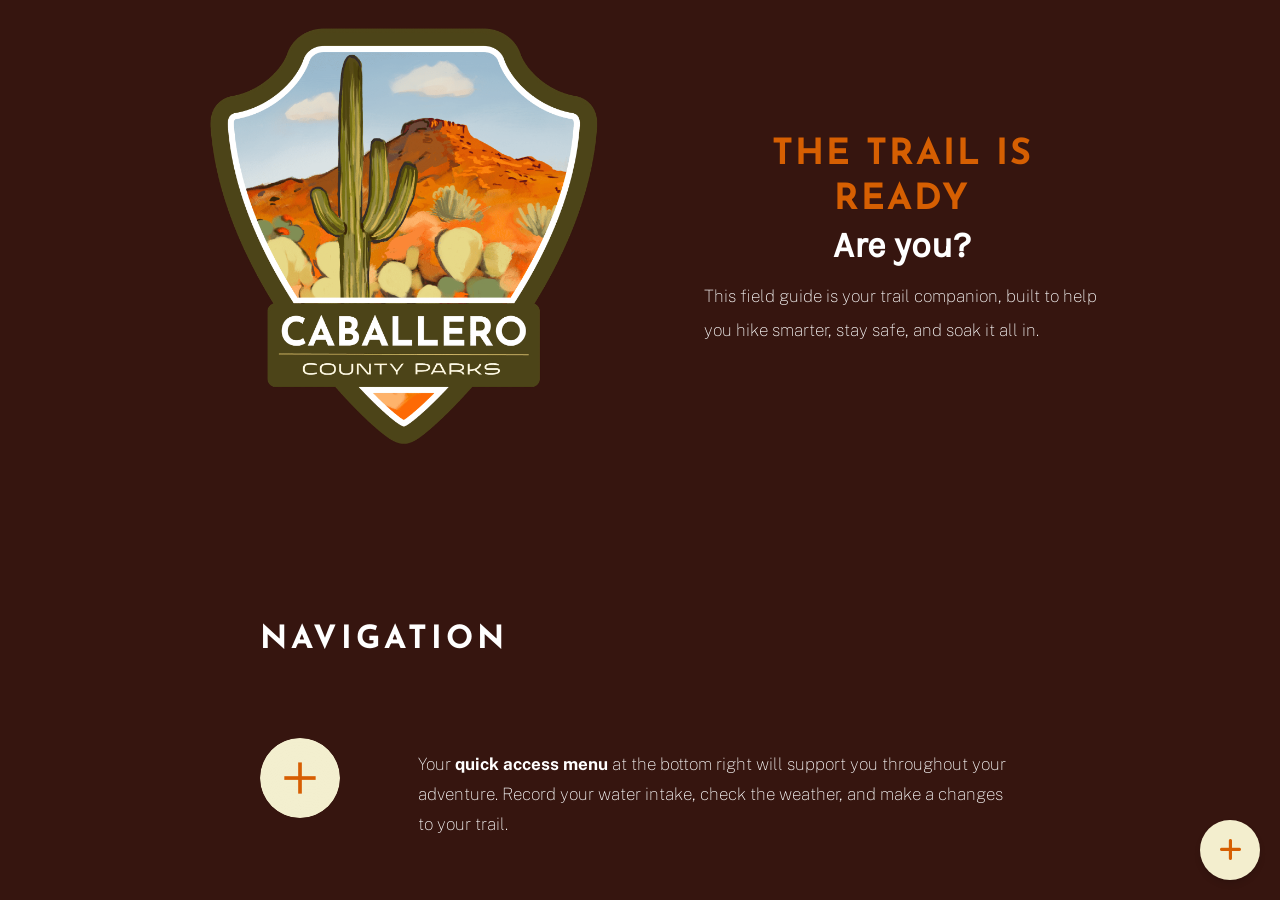
==== index.html @ d8e5dcec "First upload" ====
<!DOCTYPE html>
<html lang="en" class="">
  <head>
    <meta http-equiv="X-UA-Compatible" content="IE=edge,chrome=1">
    <meta name="viewport" content="width=device-width, initial-scale=1">
    <meta charset="utf-8">

    <title>Trail Field Guide</title>

    <link type="text/css" rel="stylesheet" href="lib/icomoon.css">
    <script type="text/javascript" src="lib/player-0.0.11.min.js"></script>
    <script type="text/javascript" src="lib/lzwcompress.js"></script>

    <!-- Resize Hack -->
    <script type="text/javascript">
      window.resizeTo(screen.width, screen.height);
    </script>
    

    <script id="__ENTRY__" type="application/json">
      {".js":["rise/560677ce.js"],".css":["sandbox/4adfab46.css"]}
    </script>

    <script id="__REMOTE_ENTRIES__" type="application/json">
      {"mondrian":{".js":["mondrian/entry.js"]}}
    </script>

    <script>
      (function() {
        const jsonp = {}

        function loadModule(manifest) {
          const p = []

          if (manifest['.css'] != null) {
            for (var idx = 0; idx < manifest['.css'].length; idx++) {
              p.push(new Promise((resolve, reject) => {
                var link = document.createElement('link')
                link.onload = resolve
                link.onerror = reject
                link.rel = 'stylesheet'
                link.href = 'lib/' + manifest['.css'][idx]
                document.body.appendChild(link)
              }))
            }
          }

          if (manifest['.js'] != null) {
            for (var idx = 0; idx < manifest['.js'].length; idx++) {
              p.push(new Promise((resolve, reject) => {
                var script = document.createElement('script')
                script.onload = resolve
                script.onerror = reject
                script.src = 'lib/' + manifest['.js'][idx]
                document.body.appendChild(script)
              }))
            }
          }

          return Promise.all(p)
        }

        function deserialize(str) {
          const buffer = Uint8Array.from(atob(str), c => c.charCodeAt(0))
          const json = new TextDecoder().decode(buffer)
          const result = JSON.parse(json)
          return result
        }

        function __loadEntry() {
          return loadModule(JSON.parse(document.getElementById('__ENTRY__').textContent))
        }

        function __loadRemoteEntry(name) {
          const manifest = JSON.parse(document.getElementById('__REMOTE_ENTRIES__').textContent)
          if (manifest[name] == null) throw new Error(`Missing manifest for remote entry "${name}".`)
          return loadModule(manifest[name])
        }
        
        async function __loadJsonp(id, path) {
          try {
            return await new Promise((resolve, reject) => {
              try {
                jsonp[id] = resolve
                const script = document.createElement('script')
                script.onerror = reject
                script.src = `./${path}`
                document.head.appendChild(script)
              } catch (err) {
                reject(err)
              }
            })
          } finally {
            delete jsonp[id]
          }
        }

        function __resolveJsonp(id, data) {
          const resolve = jsonp[id]
          if (typeof resolve !== 'function') {
            throw new Error(`Could not load JSONP "${id}"`)
          }
          resolve(data)
        }

        async function __fetchCourse(name) {
          name = name == null ? window.i18n.default : name
          if (!window.i18n.available.includes(name)) {
            console.warn(`Could not load locale "${name}"`)
            name = window.i18n.available[0]
          }
          const encoded = await __loadJsonp(`course:${name}`, `locales/${name}.js`)
          const courseData = deserialize(encoded); resolveCourseData(courseData);
          return courseData
        }

        let resolveCourseData;
            let courseDataPromise = new Promise(function (resolve, reject) {
                resolveCourseData = resolve;
            });
            function __courseDataReady() {
                return new Promise((resolve) => {
                    courseDataPromise.then((courseData) =>
                        resolve(courseData)
                    );
                });
            }
            window.__courseDataReady = __courseDataReady;
            window.__loadEntry = __loadEntry;
        window.__loadRemoteEntry = __loadRemoteEntry
        window.__loadJsonp = __loadJsonp
        window.__resolveJsonp = __resolveJsonp
        window.__fetchCourse = __fetchCourse
      })()
    </script>
  </head>
  <body>
    <div id="app"></div>
    <script type="text/javascript">
  (function(root) {
    window.i18n = {"available":["en"],"default":"en"};
    window.partnerContent = [];

    function isExport() {
      return true;
    }

    function resolvePath(path) {
      return ('assets/').concat(path);
    }

    function resolveFontPath(font) {
      return ('lib/fonts/').concat(font.key.split('/').reverse()[0]);
    }

    function fetchAvailableLocales() {
      return window.i18n
    }

    root.Runtime = {
                courseDataReady: window.__courseDataReady,
      fetch: window.__fetchCourse,
      fetchAvailableLocales: fetchAvailableLocales,
      isExport: isExport,
      resolvePath: resolvePath,
      resolveFontPath: resolveFontPath
    };
  }(window));
</script>

    
    <script>__loadEntry()</script>
    
  <script src="./mighty/runtime/polyfills.js"></script><script src="./mighty/runtime/main.js"></script><link rel="stylesheet" href="./mighty/runtime/mighty-packaged-course-runtime.css"><script src="./mighty/mighty-features.js"></script><link rel="stylesheet" href="./mighty/mighty-additional-fonts.css"></body>
</html>
---- lib/icomoon.css ----
@font-face {
	font-family: 'icomoon';
	src:  url('fonts/icomoon.ttf') format('truetype'),
				url('fonts/icomoon.woff') format('woff');
	font-weight: normal;
	font-style: normal;
}

[class^="icon-"], [class*=" icon-"] {
	/* use !important to prevent issues with browser extensions that change fonts */
	font-family: 'icomoon' !important;
	speak: none;
	font-style: normal;
	font-weight: normal;
	font-variant: normal;
	text-transform: none;
	line-height: 1;

	/* Better Font Rendering =========== */
	-webkit-font-smoothing: antialiased;
	-moz-osx-font-smoothing: grayscale;
}

.icon-edit-author-name:before {
	content: "\e976";
}
.icon-lock:before {
	content: "\e977";
}
.icon-checkmark-valid:before {
	content: "\e95d";
}
.icon-close-media-panel:before {
	content: "\e95e";
}
.icon-trash4:before {
	content: "\e95f";
}
.icon-x-invalid-url:before {
	content: "\e960";
}
.icon-attach2:before {
	content: "\e961";
}
.icon-bold:before {
	content: "\e962";
}
.icon-fontcolor:before {
	content: "\e963";
}
.icon-fontsize:before {
	content: "\e964";
}
.icon-italic:before {
	content: "\e965";
}
.icon-link:before {
	content: "\e966";
}
.icon-orderedlist:before {
	content: "\e967";
}
.icon-quote:before {
	content: "\e968";
}
.icon-unorderedlist:before {
	content: "\e969";
}
.icon-feedback:before {
	content: "\e910";
}
.icon-review:before {
	content: "\e911";
}
.icon-customizable:before {
	content: "\e908";
}
.icon-design:before {
	content: "\e909";
}
.icon-interactions:before {
	content: "\e90a";
}
.icon-questions:before {
	content: "\e90b";
}
.icon-scenarios2:before {
	content: "\e90c";
}
.icon-slides:before {
	content: "\e90d";
}
.icon-desktop:before {
	content: "\e902";
}
.icon-expressions:before {
	content: "\e903";
}
.icon-poses:before {
	content: "\e904";
}
.icon-retina:before {
	content: "\e905";
}
.icon-scenarios:before {
	content: "\e906";
}
.icon-transparency:before {
	content: "\e907";
}
.icon-Master-01:before {
	content: "\e934";
}
.icon-Master-02:before {
	content: "\e93a";
}
.icon-Master-03:before {
	content: "\e939";
}
.icon-Master-04:before {
	content: "\e936";
}
.icon-Master-05:before {
	content: "\e93b";
}
.icon-Master-06:before {
	content: "\e935";
}
.icon-Master-07:before {
	content: "\e937";
}
.icon-Master-08:before {
	content: "\e938";
}
.icon-Master-09:before {
	content: "\e922";
}
.icon-Master-10:before {
	content: "\e926";
}
.icon-Master-11:before {
	content: "\e924";
}
.icon-Master-12:before {
	content: "\e928";
}
.icon-Master-13:before {
	content: "\e923";
}
.icon-Master-14:before {
	content: "\e925";
}
.icon-Master-15:before {
	content: "\e929";
}
.icon-Master-16:before {
	content: "\e927";
}
.icon-Master-17:before {
	content: "\e92b";
}
.icon-Master-18:before {
	content: "\e92c";
}
.icon-Master-19:before {
	content: "\e92d";
}
.icon-Master-20:before {
	content: "\e92e";
}
.icon-Master-21:before {
	content: "\e92f";
}
.icon-Master-22:before {
	content: "\e930";
}
.icon-Master-23:before {
	content: "\e931";
}
.icon-Master-24:before {
	content: "\e932";
}
.icon-Master-25:before {
	content: "\e933";
}
.icon-Master-26:before {
	content: "\e92a";
}
.icon-check-circle:before {
	content: "\e803";
}
.icon-trash:before {
	content: "\e804";
}
.icon-rotation:before {
	content: "\e91a";
}
.icon-vector:before {
	content: "\e91b";
}
.icon-mute:before {
	content: "\e90e";
}
.icon-volume:before {
	content: "\e90f";
}
.icon-logo:before {
	content: "\e805";
}
.icon-share:before {
	content: "\e801";
}
.icon-sorting:before {
	content: "\e91c";
}
.icon-more:before {
	content: "\e91d";
}
.icon-copy:before {
	content: "\e951";
}
.icon-clock:before {
	content: "\e915";
}
.icon-quotes-left:before {
	content: "\e918";
}
.icon-list-numbered:before {
	content: "\e916";
}
.icon-list2:before {
	content: "\e917";
}
.icon-plus:before {
	content: "\e60a";
}
.icon-info:before {
	content: "\e974";
}
.icon-cross:before {
	content: "\e913";
}
.icon-checkmark:before {
	content: "\e975";
}
.icon-arrow-up2:before {
	content: "\e959";
}
.icon-arrow-down2:before {
	content: "\e95a";
}
.icon-sort-alpha-asc:before {
	content: "\e912";
}
.icon-rtf:before {
	content: "\e94b";
}
.icon-doc:before {
	content: "\e94a";
}
.icon-pdf:before {
	content: "\e94c";
}
.icon-ppt:before {
	content: "\e94d";
}
.icon-file:before {
	content: "\e94e";
}
.icon-xls:before {
	content: "\e94f";
}
.icon-zip:before {
	content: "\e950";
}
.icon-file-alt:before {
	content: "\e944";
}
.icon-doc-alt:before {
	content: "\e943";
}
.icon-pdf-alt:before {
	content: "\e945";
}
.icon-ppt-alt:before {
	content: "\e946";
}
.icon-rtf-alt:before {
	content: "\e947";
}
.icon-xls-alt:before {
	content: "\e948";
}
.icon-zip-alt:before {
	content: "\e949";
}
.icon-attach:before {
	content: "\e942";
}
.icon-reload:before {
	content: "\e941";
}
.icon-trash2:before {
	content: "\e60d";
}
.icon-arrow-left:before {
	content: "\e608";
}
.icon-arrow-right:before {
	content: "\e609";
}
.icon-check-alt:before {
	content: "\e606";
}
.icon-password-view:before {
	content: "\e972";
}
.icon-password-hide:before {
	content: "\e973";
}
.icon-view-grid:before {
	content: "\e96c";
}
.icon-grid-view:before {
	content: "\e96c";
}
.icon-view-list:before {
	content: "\e96d";
}
.icon-list-view:before {
	content: "\e96d";
}
.icon-blocks:before {
	content: "\e95b";
}
.icon-list3:before {
	content: "\e95c";
}
.icon-export:before {
	content: "\e958";
}
.icon-screencast:before {
	content: "\e957";
}
.icon-cursor:before {
	content: "\e956";
}
.icon-documents:before {
	content: "\e952";
}
.icon-duplicate:before {
	content: "\e952";
}
.icon-trash3:before {
	content: "\e953";
}
.icon-Article:before {
	content: "\e93c";
}
.icon-Interaction:before {
	content: "\e93d";
}
.icon-Quiz:before {
	content: "\e93e";
}
.icon-Video:before {
	content: "\e93f";
}
.icon-trashcan:before {
	content: "\e921";
}
.icon-marker_style:before {
	content: "\e920";
}
.icon-photo:before {
	content: "\e91f";
}
.icon-microphone:before {
	content: "\e91e";
}
.icon-plus2:before {
	content: "\e800";
}
.icon-processing:before {
	content: "\e607";
}
.icon-menu:before {
	content: "\e602";
}
.icon-headset:before {
	content: "\e603";
}
.icon-list:before {
	content: "\e604";
}
.icon-video:before {
	content: "\e605";
}
.icon-mail:before {
	content: "\e954";
}
.icon-remove:before {
	content: "\e955";
}
.icon-up-level-2:before {
	content: "\e96e";
}
.icon-up-level-list-2:before {
	content: "\e96f";
}
.icon-plus-circle:before {
	content: "\e802";
}
.icon-up-level:before {
	content: "\e970";
}
.icon-up-level-list:before {
	content: "\e971";
}
.icon-eye:before {
	content: "\e96b";
}
.icon-tick:before {
	content: "\e900";
}
.icon-check:before {
	content: "\e901";
}
.icon-link-alt:before {
	content: "\e919";
}
.icon-chevron-down:before {
	content: "\e60b";
}
.icon-chevron-up:before {
	content: "\e60c";
}
.icon-chevron-left:before {
	content: "\e600";
}
.icon-chevron:before {
	content: "\e601";
}
.icon-chevron-right:before {
	content: "\e601";
}
.icon-close-small:before {
	content: "\e940";
}
.icon-pie-chart:before {
	content: "\e914";
}
.icon-alert:before {
	content: "\e96a";
}
---- mighty/runtime/mighty-packaged-course-runtime.css ----
:root{--maestro-block-ui-button-font-family: var(--maestro-host-font-family-ui);--maestro-block-ui-button-color: var(--maestro-host-accent-contrast-color);--maestro-block-ui-button-background-color: var( --maestro-host-accent-color );--maestro-block-ui-button-border-width: 1px;--maestro-block-ui-button-border-radius: 20px;--maestro-block-ui-button-border-color: var(--maestro-host-accent-color);--maestro-block-ui-button-width: fit-content;--maestro-block-ui-button-box-shadow: none;--maestro-block-ui-button-border-color-disabled: #d4d4d4;--maestro-block-ui-button-background-color-disabled: #d4d4d4;--maestro-block-ui-button-color-disabled: #030712}span.mighty-inline-code{border:1px solid #dedede;border-radius:4px;background:#f7f7f7;color:#c01443;padding:0 4px;line-height:100%;font-weight:100;font-family:monospace!important}.blocks-tabs[data-mighty-block-id]{transition:padding 0s ease-in-out 0s}.blocks-tabs[data-mighty-block-id][data-mighty-disable-rise-design-settings=true]{padding-top:0!important;padding-bottom:0!important;background-color:#fff0!important;transition:padding 0s ease-in-out 0s}.blocks-tabs[data-mighty-block-id] .blocks-tabs__container{overflow:visible}.blocks-tabs[data-mighty-block-id] .blocks-tabs__wrapper{display:none!important}.blocks-tabs[data-mighty-block-id] .mighty-block-inner-container{font-family:var(--font-family-body);display:block}.blocks-tabs[data-mighty-block-id][data-mighty-block-layout=full-width]{width:100%}.blocks-tabs[data-mighty-block-id][data-mighty-block-layout=full-width] .blocks-tabs__container:not(.content-width),.blocks-tabs[data-mighty-block-id][data-mighty-block-layout=full-width] .block-text__container:not(.content-width){max-width:100%!important;width:100%!important;padding:0!important}.blocks-tabs[data-mighty-block-id][data-mighty-block-layout=full-width] .blocks-tabs__row:not(.content-width),.blocks-tabs[data-mighty-block-id][data-mighty-block-layout=full-width] .block-text__row:not(.content-width){margin:0!important}.blocks-tabs[data-mighty-block-id][data-mighty-block-layout=full-width] .blocks-tabs__col:not(.content-width),.blocks-tabs[data-mighty-block-id][data-mighty-block-layout=full-width] .block-text__col:not(.content-width){margin:0!important;width:100%!important;padding:0!important}.blocks-tabs[data-mighty-block-id][data-mighty-block-layout=full-width].blocks-lesson-slide__connected-blocks{width:100vw;width:100dvw}@media (min-width: 1080px) and (max-width: 1305px){.course-navigation__sidebar--nav-open .mighty-medium-width-container{width:75%!important;padding-left:1.5rem!important;padding-right:1.5rem!important}}@media (min-width: 960px) and (max-width: 1079px){.course-navigation__sidebar--nav-open .mighty-medium-width-container{width:88%!important;padding-left:1.5rem!important;padding-right:1.5rem!important}}.tippy-box[data-theme=mighty-light]{background:#fff;border-radius:8px;padding:16px 24px;font-size:16px;color:#1b1d1f;box-shadow:0 4px 4px #00000040}.noOutline>div>div{box-shadow:0 0 transparent!important}
---- mighty/mighty-additional-fonts.css ----
@font-face {
  font-family: 'DM Sans';
  src: url('../lib/fonts/DMSans-BoldItalic.woff') format('woff');
  font-weight: 700;
  font-style: italic;
}

@font-face {
  font-family: 'DM Sans';
  src: url('../lib/fonts/DMSans-Bold.woff') format('woff');
  font-weight: 700;
  font-style: normal;
}

@font-face {
  font-family: 'DM Sans';
  src: url('../lib/fonts/DMSans-Italic.woff') format('woff');
  font-weight: 400;
  font-style: italic;
}

@font-face {
  font-family: 'DM Sans';
  src: url('../lib/fonts/DMSans-Regular.woff') format('woff');
  font-weight: 400;
  font-style: normal;
}

@font-face {
  font-family: 'Karla';
  src: url('../lib/fonts/HgoZokKa4wfHER4b-Karla-Regular.woff') format('woff');
  font-weight: 400;
  font-style: normal;
}

@font-face {
  font-family: 'Public Sans';
  src: url('../lib/fonts/Xu_qbxT8Q5eAt55t-PublicSans-ThinItalic.woff') format('woff');
  font-weight: 400;
  font-style: italic;
}

@font-face {
  font-family: 'Public Sans';
  src: url('../lib/fonts/neo6o9pOHz5z4Swa-PublicSans-Thin.woff') format('woff');
  font-weight: 400;
  font-style: normal;
}

@font-face {
  font-family: 'Be Vietnam';
  src: url('../lib/fonts/BeVietnam-Bold.woff') format('woff');
  font-weight: 700;
  font-style: normal;
}

@font-face {
  font-family: 'Be Vietnam';
  src: url('../lib/fonts/BeVietnam-Italic.woff') format('woff');
  font-weight: 400;
  font-style: italic;
}

@font-face {
  font-family: 'Be Vietnam';
  src: url('../lib/fonts/BeVietnam-Regular.woff') format('woff');
  font-weight: 400;
  font-style: normal;
}

@font-face {
  font-family: 'Josefin Sans Bold';
  src: url('../lib/fonts/e-TBhFeOr2h_0cxI-JosefinSans-Bold.woff') format('woff');
  font-weight: 400;
  font-style: normal;
}

@font-face {
  font-family: 'Cormorant';
  src: url('../lib/fonts/Cormorant-Bold.woff') format('woff');
  font-weight: 700;
  font-style: normal;
}

@font-face {
  font-family: 'Cormorant';
  src: url('../lib/fonts/Cormorant-Italic.woff') format('woff');
  font-weight: 400;
  font-style: italic;
}

@font-face {
  font-family: 'Cormorant';
  src: url('../lib/fonts/Cormorant-Regular.woff') format('woff');
  font-weight: 400;
  font-style: normal;
}

@font-face {
  font-family: 'Cormorant';
  src: url('../lib/fonts/Cormorant-Light.woff') format('woff');
  font-weight: 300;
  font-style: normal;
}

@font-face {
  font-family: 'Inter';
  src: url('../lib/fonts/Inter-Medium.woff') format('woff');
  font-weight: 500;
  font-style: normal;
}

@font-face {
  font-family: 'Inter';
  src: url('../lib/fonts/Inter-Black.woff') format('woff');
  font-weight: 900;
  font-style: normal;
}

@font-face {
  font-family: 'Inter';
  src: url('../lib/fonts/Inter-Bold.woff') format('woff');
  font-weight: 700;
  font-style: normal;
}

@font-face {
  font-family: 'Inter';
  src: url('../lib/fonts/Inter-Regular.woff') format('woff');
  font-weight: 400;
  font-style: normal;
}

@font-face {
  font-family: 'Inter';
  src: url('../lib/fonts/Inter-Light.woff') format('woff');
  font-weight: 300;
  font-style: normal;
}
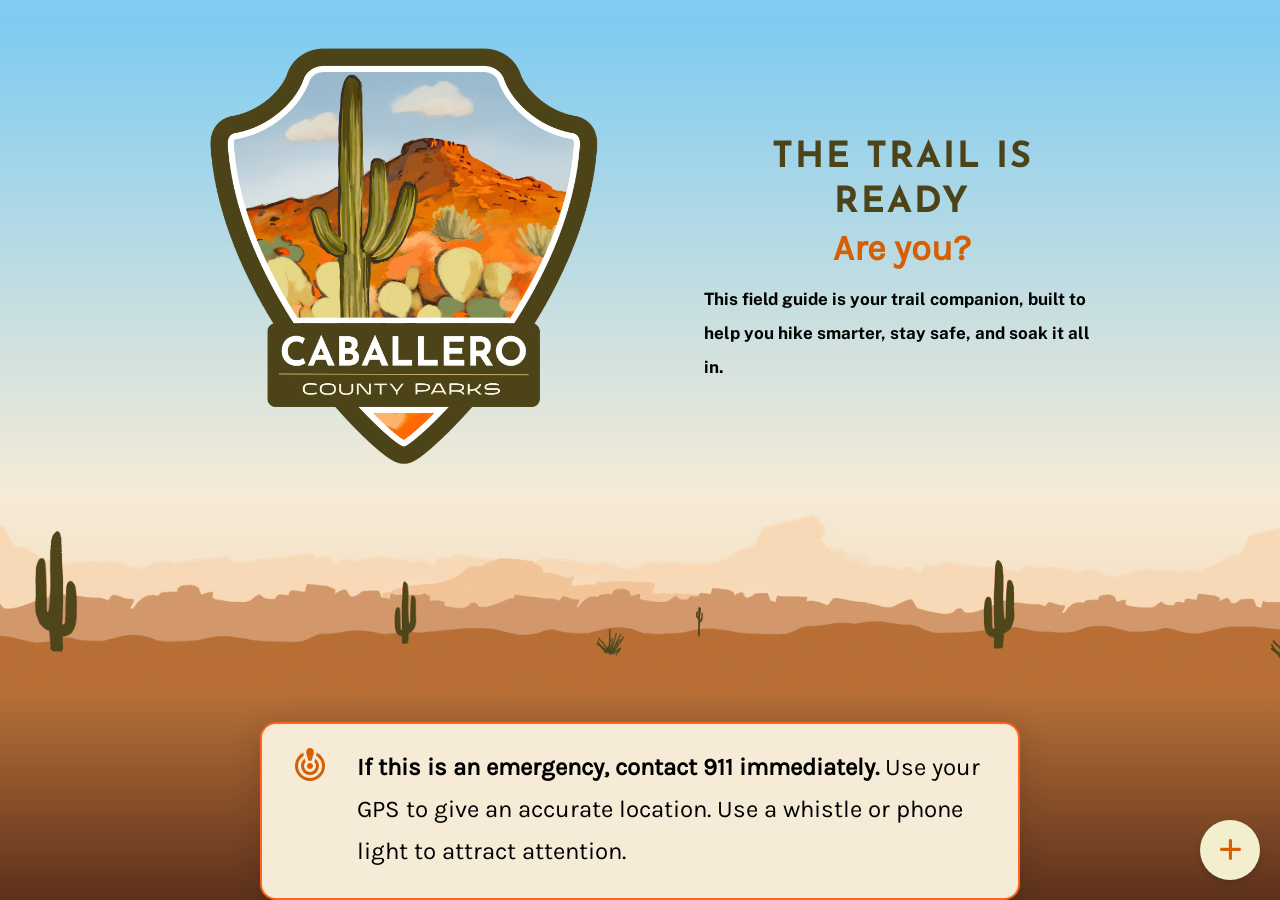
==== commit ee742168: "Update 1 Changed intro look, added instruction to checklist, fixed typo in the instrucitons for the " ====
--- a/index.html
+++ b/index.html
@@ -18,7 +18,7 @@
     
 
     <script id="__ENTRY__" type="application/json">
-      {".js":["rise/560677ce.js"],".css":["sandbox/4adfab46.css"]}
+      {".js":["rise/c52bac6a.js"],".css":["sandbox/4adfab46.css"]}
     </script>
 
     <script id="__REMOTE_ENTRIES__" type="application/json">
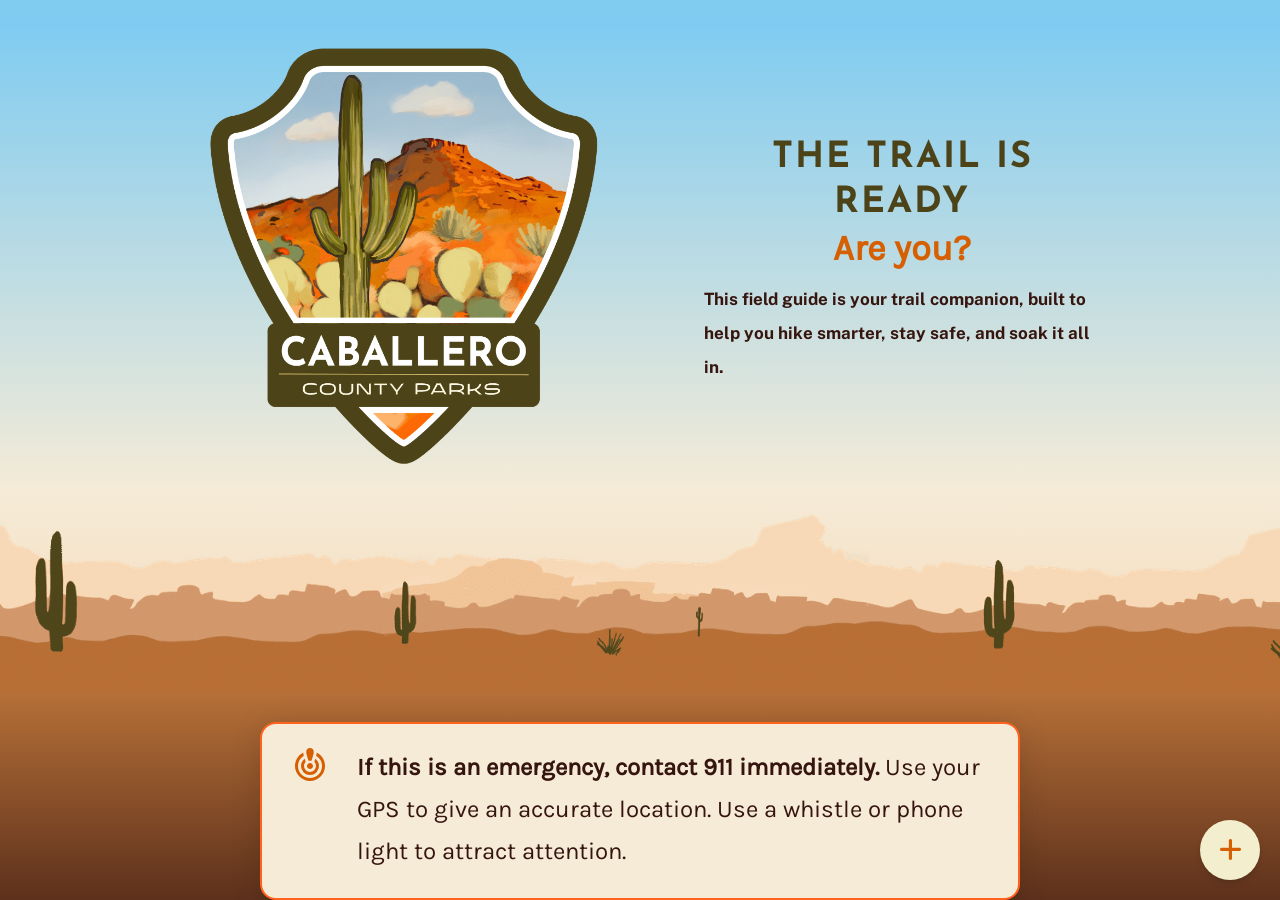
==== commit 8daf114f: "Changes to text colours, minor typo fixes, and added spacers at the bottom of each page. Change to n" ====
--- a/index.html
+++ b/index.html
@@ -18,7 +18,7 @@
     
 
     <script id="__ENTRY__" type="application/json">
-      {".js":["rise/c52bac6a.js"],".css":["sandbox/4adfab46.css"]}
+      {".js":["rise/fc919c25.js"],".css":["sandbox/4adfab46.css"]}
     </script>
 
     <script id="__REMOTE_ENTRIES__" type="application/json">
